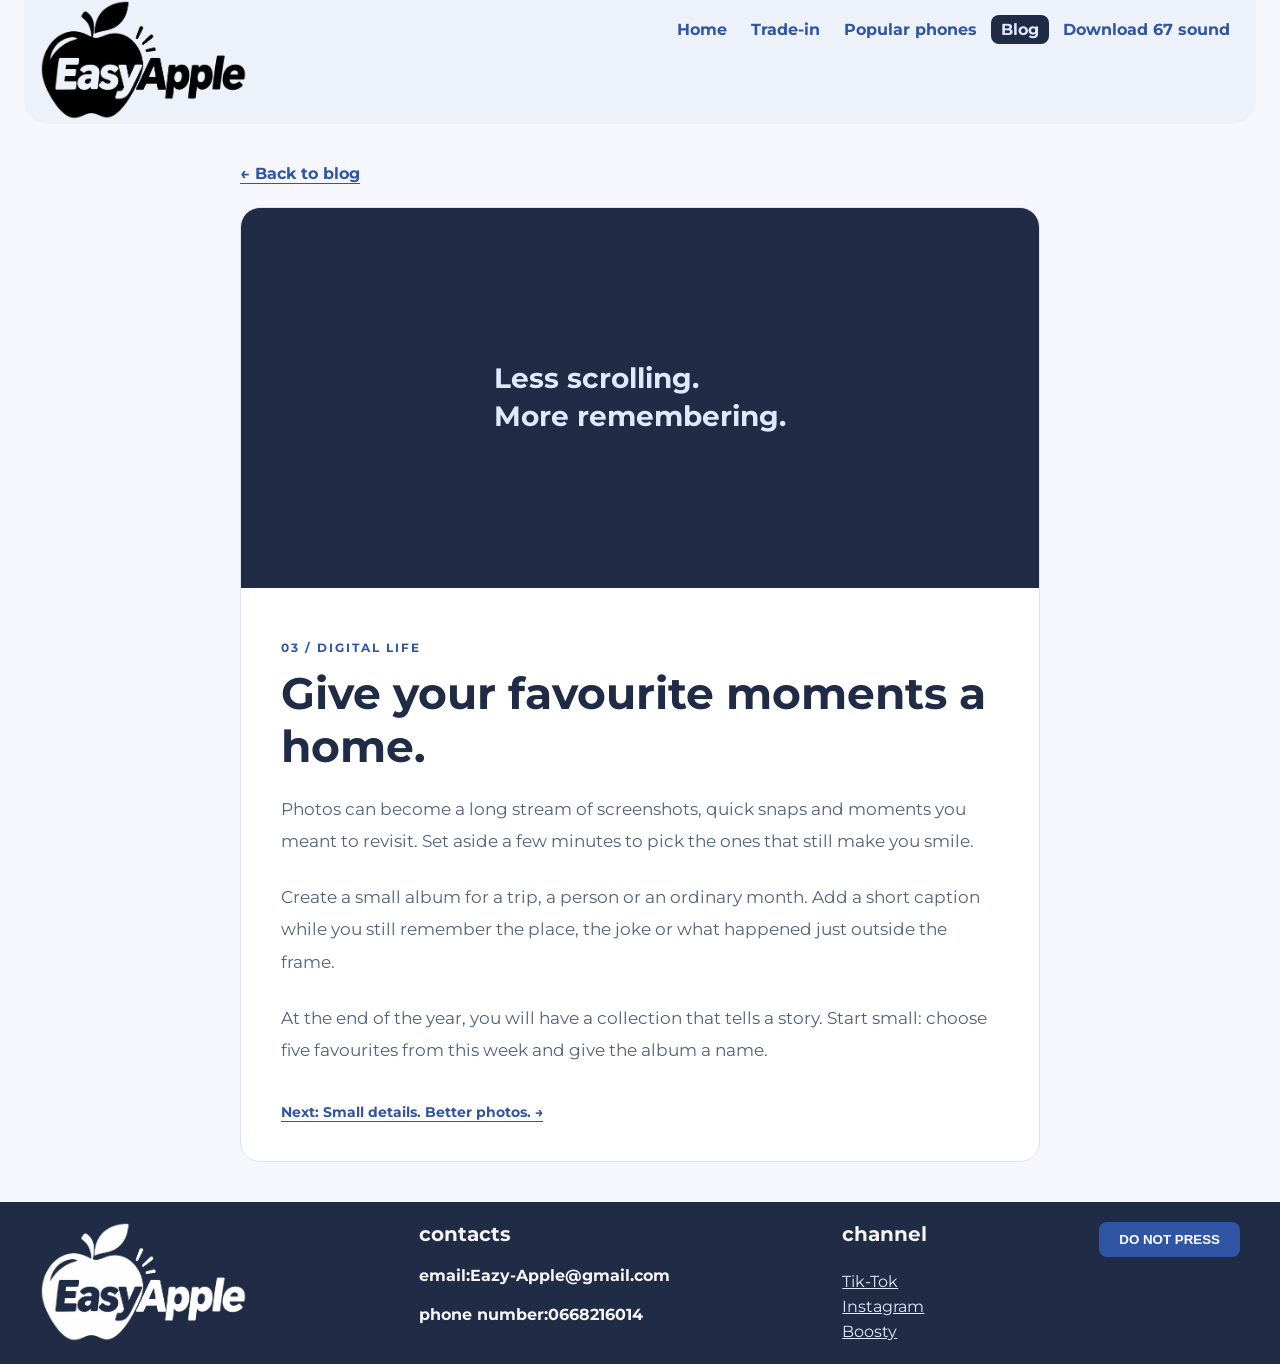
==== blog-digital-memories.html @ af8b3e1b "Blog page (3posts)" ====
<!DOCTYPE html>
<html lang="en">

<head>
    <link rel="preconnect" href="https://fonts.googleapis.com">
    <link rel="preconnect" href="https://fonts.gstatic.com" crossorigin>
    <link href="https://fonts.googleapis.com/css2?family=Montserrat:wght@100..900&display=swap" rel="stylesheet">

    <meta charset="UTF-8">
    <meta name="viewport" content="width=device-width, initial-scale=1.0">
    <title>Give your favourite moments a home. — Eazy-Apple</title>
    <link rel="icon" href="favicon.ico" type="image/x-icon">
    <link rel="stylesheet" href="style/style.css">
    <link rel="stylesheet" href="style/text.css">
    <link rel="stylesheet" href="style/media.css">
    <link rel="stylesheet" href="style/blog.css">
</head>

<body class="home-page">
    <div id="page">
        <header>
            <img class="logo" src="img/logo.png" alt="">
            <button class="burger" type="button" aria-label="Menu" aria-controls="main-nav"
                aria-expanded="false">☰</button>
            <nav class="main-nav" id="main-nav">
                <a href="index.html">Home</a>
                <a href="#">Trade-in</a>
                <a href="popula-phones.html">Popular phones</a>
                <a href="blog.html" aria-current="true">Blog</a>
                <a href="#">Download 67 sound</a>
            </nav>
        </header>
        <main class="blog blog-single"><a class="blog-back" href="blog.html">← Back to blog</a><article class="blog-post blog-article" aria-labelledby="post-title">
                    <div class="blog-image blog-quote" role="img" aria-label="Make room for the moments that matter.">
                        <span>Less scrolling.<br>More remembering.</span>
                    </div>
                    <div class="blog-post-content">
                        <p class="blog-label">03 / DIGITAL LIFE</p>
                        <h1 id="post-title">Give your favourite moments a home.</h1>
                        <p>Photos can become a long stream of screenshots, quick snaps and moments you meant to revisit. Set aside a few minutes to pick the ones that still make you smile.</p>
                        <p>Create a small album for a trip, a person or an ordinary month. Add a short caption while you still remember the place, the joke or what happened just outside the frame.</p>
                        <p>At the end of the year, you will have a collection that tells a story. Start small: choose five favourites from this week and give the album a name.</p>
                        <a class="blog-next" href="blog-everyday-photos.html">Next: Small details. Better photos. →</a>
                    </div>
                </article></main>

        <footer>
            <div class="container">
                <div class="container-txt">
                    <img class="logo" src="img/logo_white.png" alt="">
                    <div class="cnt">
                        <h5>contacts</h5>
                        <h6>email:Eazy-Apple@gmail.com</h6>
                        <h6>phone number:0668216014</h6>
                    </div>

                    <div class="channel">
                        <h5>channel</h5>
                        <a href="">Tik-Tok</a>
                        <a href="">Instagram</a>
                        <a href="html/music.html">Boosty</a>
                    </div>
                    <h5><button id="dnp">DO NOT PRESS</button></h5>
                </div>

            </div>
        </footer>
    </div>
    <script src="script.js?v=6"></script>




</body>

</html>
---- style/style.css ----
body {
  background-color: rgb(255, 255, 255);
  font-family: "Montserrat", sans-serif;
  margin: 0;
}

main,
header,
.container {
  max-width: 1200px;
  margin-inline: auto;
  padding-inline: 16px;
}


a {
  transition: all 0.3s ease-in-out;
}

button,
.button {
  background-color: rgb(30, 125, 235);
  padding-block: 10px;
  padding-inline: 20px;
  border-radius: 8px;
  color: white;
  font-weight: 700;
  text-decoration: none;
  transition: all 0.3s ease-in-out;

  &:hover,
  &:focus {
    background-color: rgb(0, 102, 255);
  }
}

.burger {
  display: none;
}

nav {
  padding-block: 20px;

  a {
    font-weight: 700;
    text-decoration: none;
    padding-inline: 10px;
    padding-block: 5px;
   border-radius: 8px ;
transition: .9s ease-in-out;
    &:hover {
      color: #e0e9ff ;
      background-color: #202b45;
    }
  }
}

@media (min-width: 720px) {
  nav {
    display: inline-block;
    float: right;
  }
}


header {
  margin-bottom: 40px;

  img {
    max-height: 120px;
  }
}

.hero {
  position: relative;
  border-radius: 30px;
  height: 400px;
  background-image: url("../img/Soft-Blue-Wave-Gradient.jpg");
  background-size: cover;
  margin-bottom: 40px;
}

.hero-text {
  padding-inline: 20px;
  padding-block: 60px;

  height: 90%;
  font-size: 130%;
  display: inline-block;
}

@media (min-width: 720px) {
  .hero-text {
    width: 45%;
  }
}

.hero-img {
  width: auto;
  height: 110%;
  position: absolute;
  right: 150px;
  bottom: 0;
}


.card {
  background-color: rgb(216, 216, 216);
  border-color: rgb(33, 33, 33);
}

.card {
  display: inline-block;

  h1 {
    display: inline-block;
  }

  width: 30%;
  border-radius: 12px;
  border: 4px silver solid;

  img {
    width: 95%;
    border-radius: 12px;
    margin-inline: auto;
    padding-bottom: 20px;
    display: block
  }
}

.acsessories {
  background-image: url(../img/Soft-Blue-Wave-Gradient.jpg);
  background-size: cover;
  border-radius: 30px;
  margin-bottom: 40px;
  margin-top: 40px;
  padding: 20px;

  h4 {
    margin-bottom: 0;
  }

  div {
    width: 60%;
    display: inline-block;
  }

  img {
    vertical-align: middle;
    width: calc(40% - 20px);
    max-width: 100%;
    aspect-ratio: 1.75;
    border-radius: 20px;
    object-fit: cover;
    object-position: center;
  }
}

@media (max-width: 1000px) {
  .acsessories {

    h4 {
      margin-bottom: 20px;
    }


    div {
      display: block;
      width: 100%;
    }

    img {
      width: 100%
    }
  }
}


/* 
.acsessories-flex {
  background-image: url(../img/Soft-Blue-Wave-Gradient.jpg);
  background-size: cover;
  border-radius: 30px;
  margin-block: 40px;
  padding: 20px;

  display: flex;
  align-items: center;
  gap: 20px;

  div {
    flex: 1;
  }

  img {
    height: 320px;
    width: 500px;
    object-fit: cover;
    border-radius: 20px;
    max-width: 100%;

    object-position: center;
  }
}

@media (max-width: 1000px) {
  .acsessories-flex {
    flex-direction: column;

    img {
      height: 240px;
    }

  }
} */
footer {
  background-color: rgb(43, 43, 43);
  padding-block: 20px;

  img {
    max-height: 120px;
    display: inline-block;
  }
}

.cnt,
.channel {
  display: flex;
  gap: 5%;
  flex-direction: column;
}

.container-txt {
  display: flex;
  justify-content: space-between;
  width: 100%;
  flex-wrap: wrap;
  gap: 20px;
}

.channel {
  a {
    color: whitesmoke;
  }
}
#dnp{min-width: 100%;}
header{background-color: rgb(230, 230, 230);;}

/* Единая светлая палитра главной страницы. */
.catalog-title {
  display: block;
  font-size: 36px;
}

.catalog-intro {
  max-width: 650px;
  margin-bottom: 32px;
  color: #536078;
  line-height: 1.7;
}

.phone-placeholder {
  height: 210px;
  line-height: 210px;
  text-align: center;
  border-radius: 12px;
  background-color: #edf1fa;
  color: #3155a5;
  font-size: 64px;
  font-weight: 700;
}

.home-page {
  background-color: #f5f7fc;
  color: #202b45;
}

.home-page header {
  background-color: #edf1fa;
  border-radius: 0 0 24px 24px;
}

.home-page a {
  color: #3155a5;
}

.main-nav a[aria-current="page"],
.main-nav a[aria-current="true"] {
  color: #e0e9ff;
  background-color: #202b45;
}

.home-page .button,
.home-page button {
  background-color: #3155a5;
  color: #fff;
  border: 0;
}

.home-page .button:hover,
.home-page button:hover {
  background-color: #244182;
}

.home-page .hero,
.home-page .acsessories {
  background-color: #e7edfb;
}

.home-page .card {
  box-sizing: border-box;
  width: 31%;
  margin: 0 1% 24px 0;
  padding: 20px;
  vertical-align: top;
  background-color: #fff;
  border: 1px solid #dce3f0;
  border-radius: 20px;
}

.home-page .card h5 a {
  margin: 0;
  text-decoration: none;
}

.home-page .card img {
  width: 100%;
  height: 210px;
  object-fit: contain;
  padding: 0;
  background-color: #f3f5fa;
}

.card-description {
  color: #536078;
  font-size: 15px;
  line-height: 1.65;
  min-height: 100px;
}

.home-page .card .card-details {
  display: inline-block;
  margin: 0;
  font-weight: 700;
  text-decoration: none;
}

.home-page footer {
  background-color: #202b45;
}

.home-page footer a {
  color: #e0e9ff;
}

@media (max-width: 700px) {
  .home-page .card {
    display: block;
    width: 100%;
    margin: 0 0 20px;
  }

  .card-description {
    min-height: 0;
  }
}
---- style/text.css ----
h1,
h2,
h3,
h4,
h5,
h6 {
  font-weight: 700;
  margin-block: 0;
  margin-bottom: 20px;
}

h1,
h3 {
  display: inline-block;
}

h2 {
  font-size: 68px;
}

h3 {
  font-size: 40px;
}

h4 {
  font-size: 35px;
}

h5 {
  font-size: 20px;
}

.card {
  a {
    margin-inline: 20px;
    margin-block: 20px;
  }
}

footer {

  h5,
  h6 {
    color: whitesmoke;
    display: inline-block;
  }
}

h6 {
  font-size: 16px;
}
---- style/media.css ----
@media (max-width: 719px) {
    header {
        position: relative;
    }

    .burger {
        display: block;
        position: absolute;
        top: 30px;
        right: 16px;
        font-size: 26px;
        border: 0;
        cursor: pointer;
    }

    .main-nav {
        display: none;
    }

    .main-nav.open {
        display: block;
    }

    .main-nav a {
        display: block;
        padding: 12px;
    }
}

@media (max-width: 700px) {
    .card {
        width: 90%;
        display: block;
        margin-inline: auto;
        
    }


    h2 {
        font-size: 40px;
    }

    h3 {
        font-size: 30px;
    }

    h4 {
        font-size: 25px;
    }

    h5 {
        font-size: 20px;
    }

}

@media (max-width: 1000px) {
    .hero-img {
        transform: translateX(100px);

    }
}
@media(max-width:820px){
    .hero{
        height: 120%;
    }
  .hero-img{opacity: 0%;}
}
---- style/blog.css ----
.blog-intro {
  padding: 56px 40px;
  margin-bottom: 32px;
  border-radius: 30px;
  background: #e7edfb url("../img/Soft-Blue-Wave-Gradient.jpg") center / cover;
}

.blog-label {
  color: #3155a5;
  font-size: 12px;
  font-weight: 700;
  letter-spacing: 2px;
}

.blog-intro h1 {
  display: block;
  font-size: clamp(32px, 5vw, 60px);
  line-height: 1.15;
}

.blog-intro > p:not(.blog-label) {
  max-width: 500px;
  color: #536078;
  line-height: 1.7;
  margin-bottom: 28px;
}

.blog .button {
  display: inline-block;
}

.blog-grid {
  display: grid;
  grid-template-columns: repeat(3, minmax(0, 1fr));
  gap: 24px;
  margin-bottom: 40px;
}

.blog-post {
  display: flex;
  flex-direction: column;
  overflow: hidden;
  background: #fff;
  border: 1px solid #dce3f0;
  border-radius: 20px;
  scroll-margin-top: 24px;
}

.blog-image {
  display: block;
  width: 100%;
  height: 230px;
  object-fit: cover;
  background-color: #edf1fa;
}

.blog-image-contain {
  object-fit: contain;
}

.blog-quote {
  display: flex;
  align-items: center;
  justify-content: center;
  background: #202b45;
  color: #e0e9ff;
  font-size: 28px;
  font-weight: 700;
  line-height: 1.35;
}

.blog-post-content {
  display: flex;
  flex-direction: column;
  flex: 1;
  padding: 24px;
}

.blog-post h2 {
  font-size: 26px;
  line-height: 1.25;
}

.blog-post-content > p:not(.blog-label) {
  margin: 0 0 16px;
  color: #536078;
  font-size: 15px;
  line-height: 1.8;
}

.blog-next {
  margin-top: auto;
  padding-top: 12px;
  font-size: 14px;
  font-weight: 700;
  text-underline-offset: 4px;
}

.blog-single {
  max-width: 800px;
}

.blog-back {
  display: inline-block;
  margin-bottom: 24px;
  font-weight: 700;
  text-underline-offset: 4px;
}

.blog-article {
  margin-bottom: 40px;
}

.blog-article .blog-image {
  height: clamp(230px, 40vw, 380px);
}

.blog-article .blog-post-content {
  padding: clamp(24px, 4vw, 40px);
}

.blog-article h1 {
  display: block;
  font-size: clamp(30px, 5vw, 44px);
  line-height: 1.2;
}

.blog-article .blog-post-content > p:not(.blog-label) {
  font-size: 17px;
  line-height: 1.9;
  margin-bottom: 24px;
}

.blog-cta {
  display: flex;
  align-items: center;
  justify-content: space-between;
  gap: 24px;
  margin-bottom: 40px;
  padding: 32px;
  border-radius: 24px;
  background: #e7edfb;
}

.blog-cta h2 {
  margin-bottom: 12px;
  font-size: 30px;
}

.blog-cta p {
  margin: 0;
  color: #536078;
  line-height: 1.7;
}

.blog-cta .button {
  flex-shrink: 0;
}

@media (max-width: 900px) {
  .blog-grid {
    grid-template-columns: 1fr;
  }

  .blog-image {
    height: 280px;
  }
}

@media (max-width: 719px) {
  .blog-intro {
    padding: 32px 24px;
  }

  .blog-cta {
    align-items: flex-start;
    flex-direction: column;
    padding: 24px;
  }
}
.blog-image{
  height: 100%;
  width: auto;
  overflow: hidden;
}
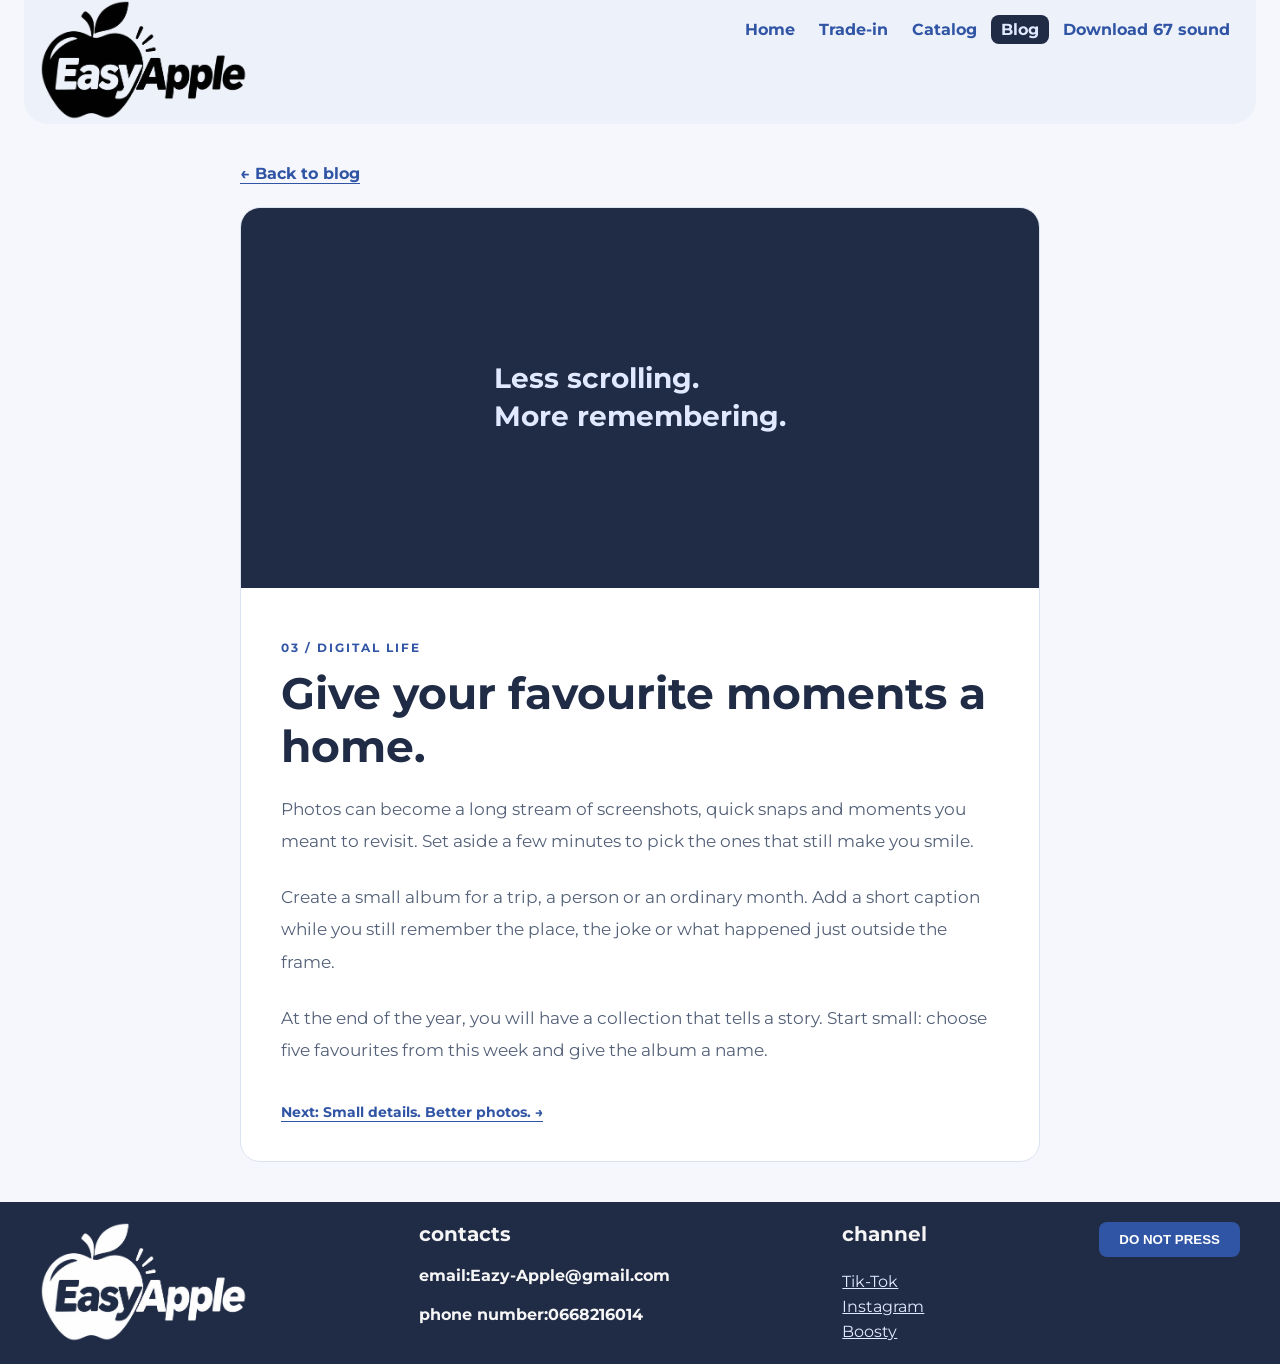
==== commit 433266db: "DONT PUSH THE HORSES!!" ====
--- a/blog-digital-memories.html
+++ b/blog-digital-memories.html
@@ -19,13 +19,13 @@
 <body class="home-page">
     <div id="page">
         <header>
-            <img class="logo" src="img/logo.png" alt="">
+            <a class="logo-link" href="index.html" aria-label="Eazy-Apple home"><img class="logo" src="img/logo.png" alt=""></a>
             <button class="burger" type="button" aria-label="Menu" aria-controls="main-nav"
                 aria-expanded="false">☰</button>
             <nav class="main-nav" id="main-nav">
                 <a href="index.html">Home</a>
                 <a href="#">Trade-in</a>
-                <a href="popula-phones.html">Popular phones</a>
+                <a href="popula-phones.html">Catalog</a>
                 <a href="blog.html" aria-current="true">Blog</a>
                 <a href="#">Download 67 sound</a>
             </nav>
@@ -47,7 +47,7 @@
         <footer>
             <div class="container">
                 <div class="container-txt">
-                    <img class="logo" src="img/logo_white.png" alt="">
+                    <a class="logo-link" href="index.html" aria-label="Eazy-Apple home"><img class="logo" src="img/logo_white.png" alt=""></a>
                     <div class="cnt">
                         <h5>contacts</h5>
                         <h6>email:Eazy-Apple@gmail.com</h6>
--- a/style/style.css
+++ b/style/style.css
@@ -38,6 +38,15 @@
   display: none;
 }
 
+.logo-link {
+  display: contents;
+}
+
+.logo-link:focus-visible img {
+  outline: 2px solid #3155a5;
+  outline-offset: 4px;
+}
+
 nav {
   padding-block: 20px;
 
